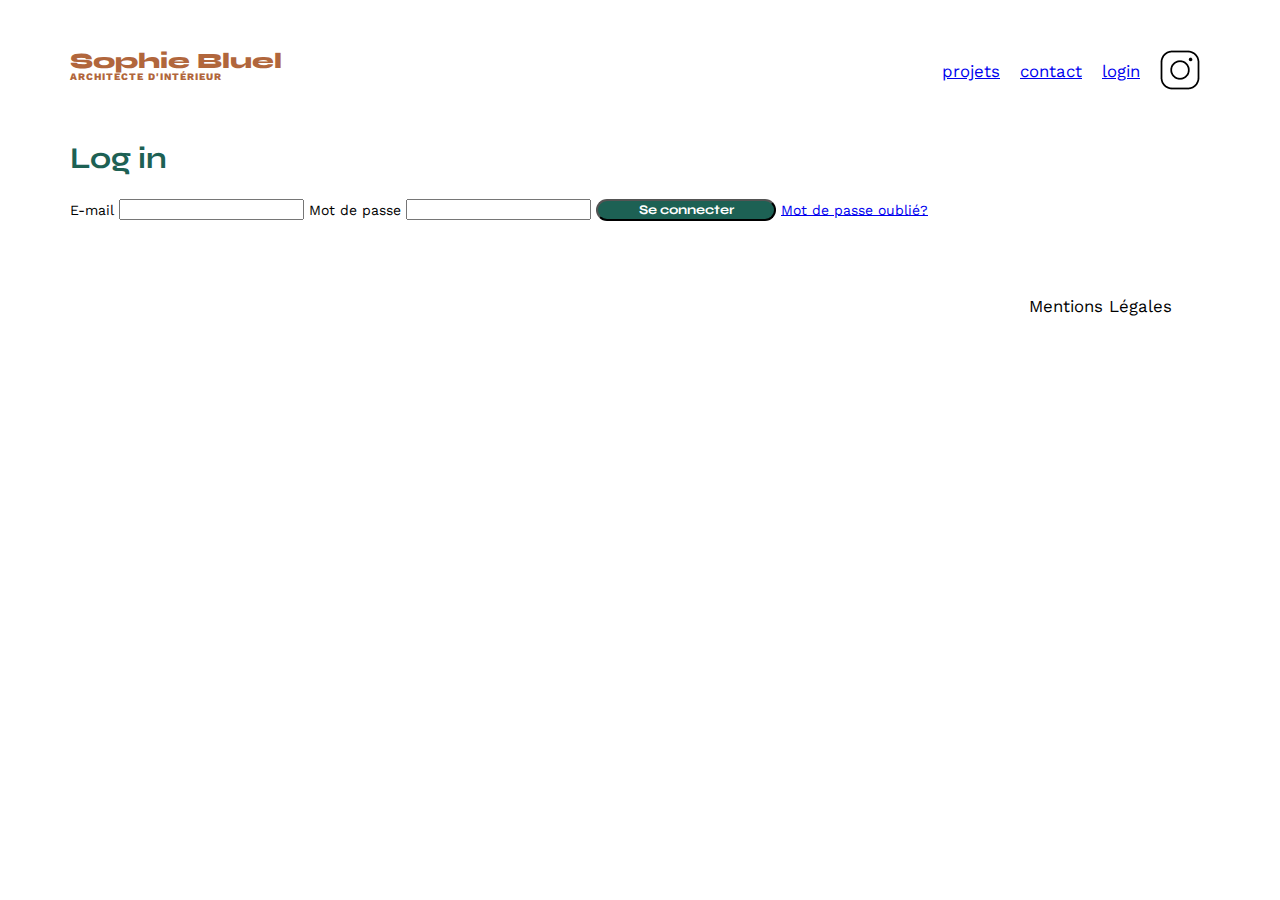
==== FrontEnd/login.html @ 3683c688 "mis een place des id de login.html" ====
<!DOCTYPE html>
<html lang="fr">
  <head>
    <meta charset="UTF-8" />
    <title>Sophie Bluel - Architecte d'intérieur</title>
    <meta name="viewport" content="width=device-width, initial-scale=1.0" />
    <link rel="preconnect" href="https://fonts.googleapis.com" />
    <link rel="preconnect" href="https://fonts.gstatic.com" crossorigin />
    <link
      href="https://fonts.googleapis.com/css2?family=Syne:wght@400;700;800&family=Work+Sans:wght@100;400;700&display=swap"
      rel="stylesheet"
    />
    <meta name="description" content="" />
    <link rel="stylesheet" href="./assets/style.css" />
  </head>
  <body>
    <header>
      <h1>Sophie Bluel <span>ARCHITECTE D'INTÉRIEUR</span></h1>
      <nav class="nav--container">
        <ul>
          <li><a href="index.html" class="nav--link" aria-label="Projets">projets</li>
          <li><a href="index.html#contact" class="nav--link" aria-label="Contact">contact</li>
          <li><a href="login.html" class="nav--link" aria-label="Login">login</a></li>
          <li><img src="./assets/icons/instagram.png" alt="Instagram" /></li>
        </ul>
      </nav>
    </header>
    <main class="main--container">
      <section id="login--section">
        <h2>Log in</h2>

        <form action="#" method="post" id="login--form">
          <label for="name">E-mail</label>
          <input type="email" name="email" id="login--email" />
          <label for="email">Mot de passe</label>
          <input type="password" name="password" id="login--password" />
          <input type="submit" value="Se connecter" class="login--btn" />
          <a href="#">Mot de passe oublié?</a>
        </form>
      </section>
    </main>

    <footer class="footer--container">
      <nav class="footer--nav">
        <ul>
          <li>Mentions Légales</li>
        </ul>
      </nav>
    </footer>
    <script src="./assets/app.js" type="module"></script>
    <script src="./assets/login.js" type="module"></script>
  </body>
</html>
---- FrontEnd/assets/style.css ----
/* http://meyerweb.com/eric/tools/css/reset/
   v2.0 | 20110126
   License: none (public domain)
*/

html, body, div, span, applet, object, iframe,
h1, h2, h3, h4, h5, h6, p, blockquote, pre,
a, abbr, acronym, address, big, cite, code,
del, dfn, em, img, ins, kbd, q, s, samp,
small, strike, strong, sub, sup, tt, var,
b, u, i, center,
dl, dt, dd, ol, ul, li,
fieldset, form, label, legend,
table, caption, tbody, tfoot, thead, tr, th, td,
article, aside, canvas, details, embed,
figure, figcaption, footer, header, hgroup,
menu, nav, output, ruby, section, summary,
time, mark, audio, video {
	margin: 0;
	padding: 0;
	border: 0;
	font-size: 100%;
	font: inherit;
	vertical-align: baseline;
}
/* HTML5 display-role reset for older browsers */
article, aside, details, figcaption, figure,
footer, header, hgroup, menu, nav, section {
	display: block;
}
body {
	line-height: 1;
}
ol, ul {
	list-style: none;
}
blockquote, q {
	quotes: none;
}
blockquote:before, blockquote:after,
q:before, q:after {
	content: '';
	content: none;
}
table {
	border-collapse: collapse;
	border-spacing: 0;
}
/** end reset css**/
body {
	max-width: 1140px;
	margin:auto;
	font-family: 'Work Sans' ;
	font-size: 14px;
}
header {
	display: flex;
	justify-content: space-between;
	margin: 50px 0
}
section {
	margin: 50px 0
}

h1{
	display: flex;
	flex-direction: column;
	font-family: 'Syne';
	font-size: 22px;
	font-weight: 800;
	color: #B1663C
}

h1 > span {
	font-family: 'Work Sans';
	font-size:10px;
	letter-spacing: 0.1em;
;
}

h2{
	font-family: 'Syne';
	font-weight: 700;
	font-size: 30px;
	color: #1D6154
}
nav ul {
	display: flex;
	align-items: center;
	list-style-type: none;

}
nav li {
	padding: 0 10px;
	font-size: 1.2em;
}

li:hover {
	color: #B1663C;
}
#introduction {
	display: flex;
	align-items: center;
}
#introduction figure {
	flex: 1
}
#introduction img {
	display: block;
	margin: auto;
	width: 80%;
}

#introduction article {
	flex: 1
}
#introduction h2 {
	margin-bottom: 1em;
}

#introduction p {
	margin-bottom: 0.5em;
}
#portfolio h2 {
	text-align: center;
	margin-bottom: 1em;
}

.categorieFilter {
	display: flex;
	justify-content: center;
}
/* Les boutons des filtres  */
.categorieFilter button {
	margin: 0.5em;
	padding: 0.5em 1em;
	font-family: 'Syne';
	font-style: normal;
	font-weight: 700;
	font-size: 16px;
	border: none;
	background-color: transparent;
	color: #1D6154;
	cursor: pointer;
	border: 1px solid #1D6154;
	border-radius: 60px;
  }
  
  .categorieFilter button:hover {
	background-color: #1D6154;
	color: white;
  }

  .filter-btn.active {
	background-color: #1D6154;
	color: white;
  }
  


.gallery {
	width: 100%;
	display: grid;
	grid-template-columns: 1fr 1fr 1fr;
	grid-column-gap: 20px;
	grid-row-gap: 20px;
}

.gallery img {
	width: 100%;

}

figcaption {
	font-family: 'work Sans';
	padding-top: 10px;
}


#contact {
	width: 50%;
margin: auto;
}
#contact > * {
	text-align: center;

}
#contact h2{
	margin-bottom: 20px;
}
#contact form {
	text-align: left;
	margin-top:30px;
	display: flex;
	flex-direction: column;
}

#contact input {
	height: 50px;
	font-size: 1.2em;
	border: none;
	box-shadow: 0px 4px 14px rgba(0, 0, 0, 0.09);
}
#contact label {
	margin: 2em 0 1em 0;
}
#contact textarea {
	border: none;
	box-shadow: 0px 4px 14px rgba(0, 0, 0, 0.09);
}

input[type="submit"]{
	font-family: 'Syne';
	font-weight: 700;
	color: white;
	background-color: #1D6154;
	margin : 2em auto ;
	width: 180px;
	text-align: center;
	border-radius: 60px ;
}

footer nav ul {
	display: flex;
	justify-content: flex-end;
	margin: 2em
}
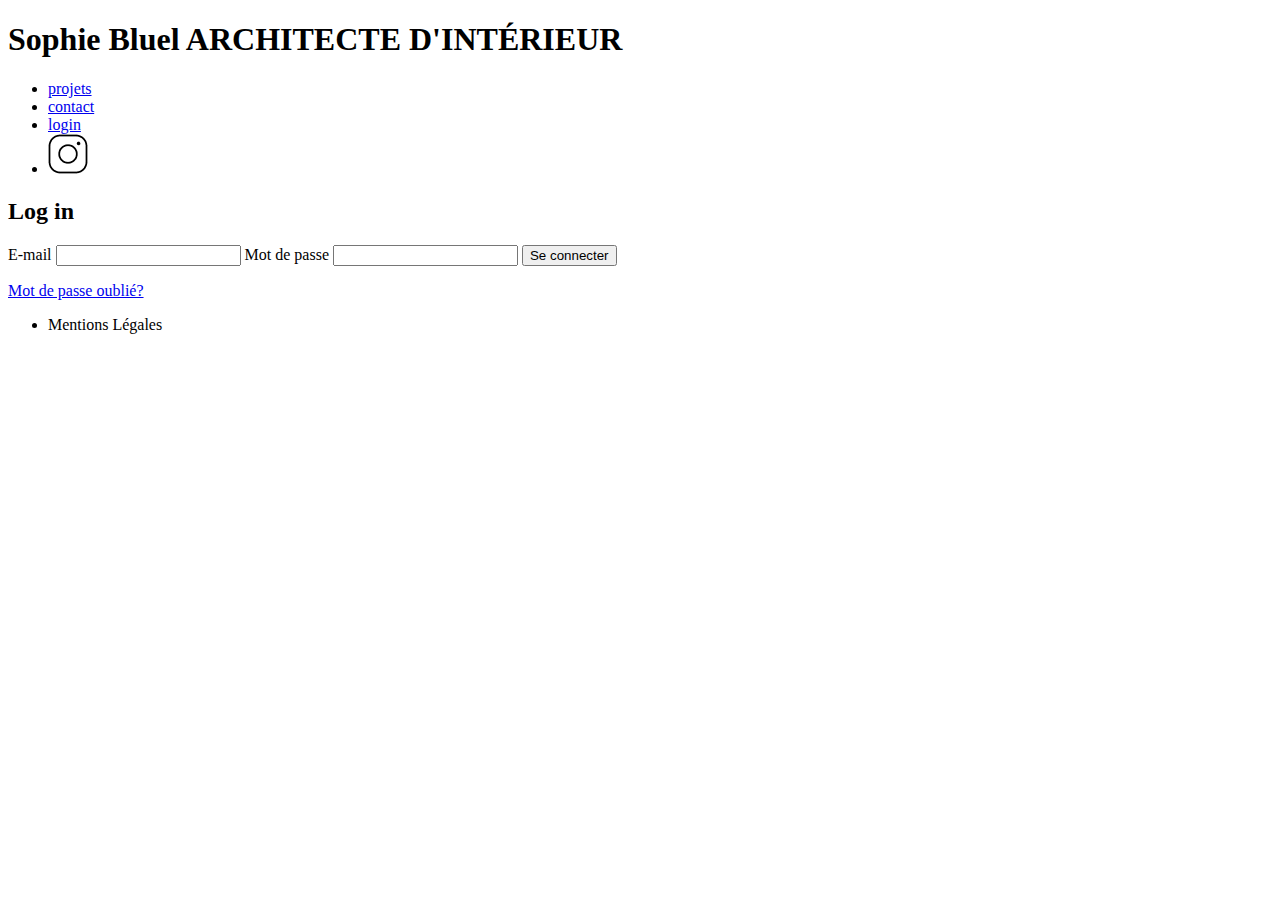
==== commit 7a61a025: "login.js ok" ====
--- a/FrontEnd/login.html
+++ b/FrontEnd/login.html
@@ -4,6 +4,7 @@
     <meta charset="UTF-8" />
     <title>Sophie Bluel - Architecte d'intérieur</title>
     <meta name="viewport" content="width=device-width, initial-scale=1.0" />
+    <link rel="stylesheet" href="https://cdnjs.cloudflare.com/ajax/libs/modern-normalize/2.0.0/modern-normalize.min.css" integrity="sha512-4xo8blKMVCiXpTaLzQSLSw3KFOVPWhm/TRtuPVc4WG6kUgjH6J03IBuG7JZPkcWMxJ5huwaBpOpnwYElP/m6wg==" crossorigin="anonymous" referrerpolicy="no-referrer" />
     <link rel="preconnect" href="https://fonts.googleapis.com" />
     <link rel="preconnect" href="https://fonts.gstatic.com" crossorigin />
     <link
@@ -11,16 +12,16 @@
       rel="stylesheet"
     />
     <meta name="description" content="" />
-    <link rel="stylesheet" href="./assets/style.css" />
+    <link rel="stylesheet" href="./assets/login.css" />
   </head>
   <body>
     <header>
       <h1>Sophie Bluel <span>ARCHITECTE D'INTÉRIEUR</span></h1>
       <nav class="nav--container">
         <ul>
-          <li><a href="index.html" class="nav--link" aria-label="Projets">projets</li>
-          <li><a href="index.html#contact" class="nav--link" aria-label="Contact">contact</li>
-          <li><a href="login.html" class="nav--link" aria-label="Login">login</a></li>
+          <li><a href="index.html" class="nav--link" aria-label="Projets">projets</a></li>
+          <li><a href="index.html#contact" class="nav--link" aria-label="Contact">contact</a></li>
+          <li><a href="#" class="nav--link" id="login--link" aria-label="Login">login</a></li>
           <li><img src="./assets/icons/instagram.png" alt="Instagram" /></li>
         </ul>
       </nav>
@@ -31,10 +32,11 @@
 
         <form action="#" method="post" id="login--form">
           <label for="name">E-mail</label>
-          <input type="email" name="email" id="login--email" />
+          <input type="email" name="email" id="login--email" class="login--input" />
           <label for="email">Mot de passe</label>
-          <input type="password" name="password" id="login--password" />
+          <input type="password" name="password" id="login--password" class="login--input"/>
           <input type="submit" value="Se connecter" class="login--btn" />
+          <p id="error-message" style="color: red;"></p>
           <a href="#">Mot de passe oublié?</a>
         </form>
       </section>
@@ -47,7 +49,6 @@
         </ul>
       </nav>
     </footer>
-    <script src="./assets/app.js" type="module"></script>
     <script src="./assets/login.js" type="module"></script>
   </body>
 </html>
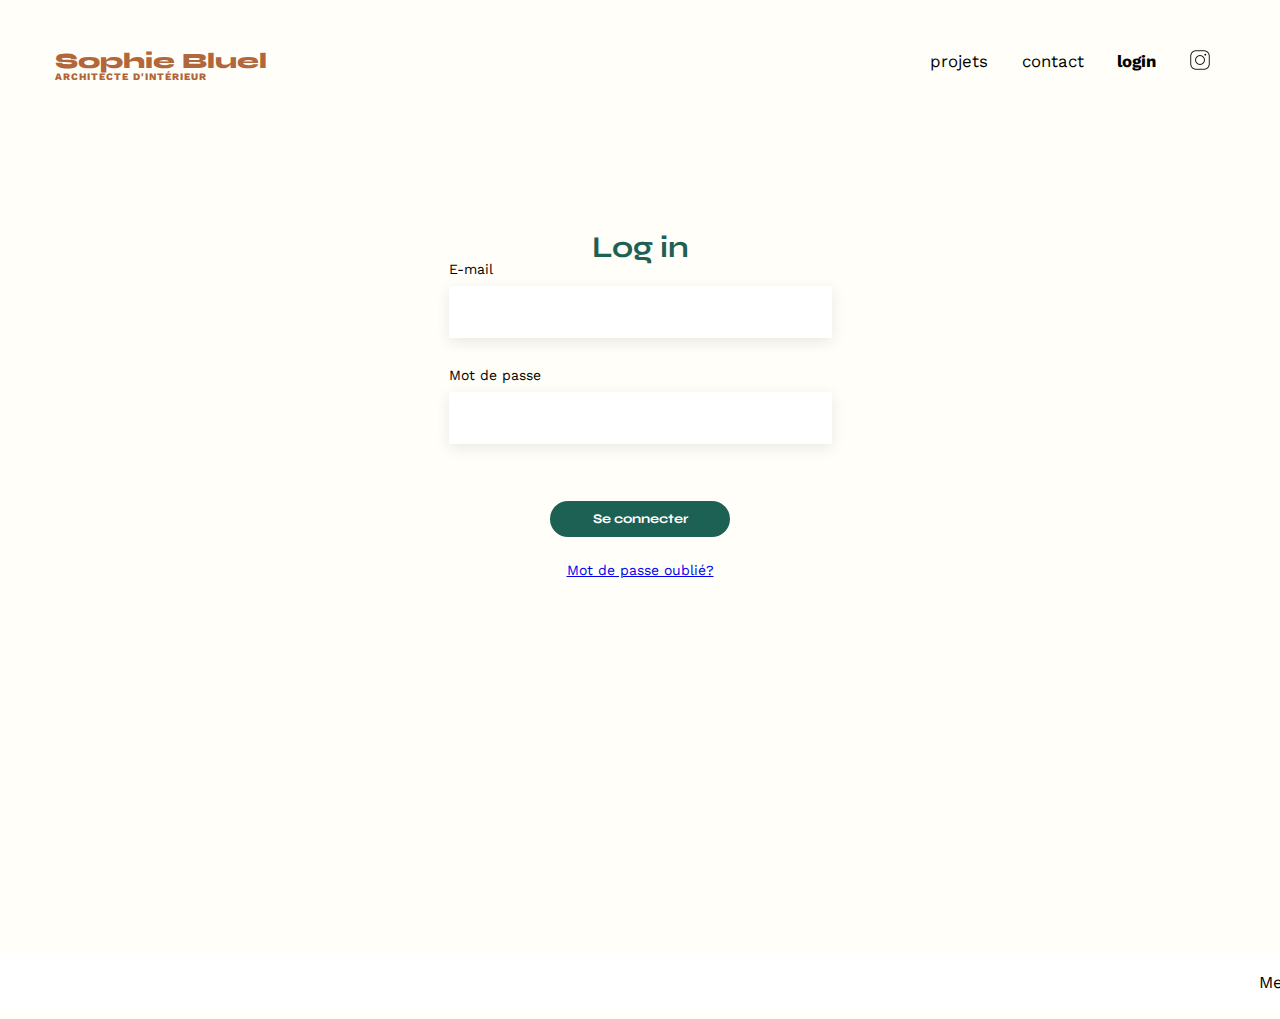
==== commit 45f02bac: "affichage des works dans modaleDeletWork + cosmetique site" ====
--- a/FrontEnd/login.html
+++ b/FrontEnd/login.html
@@ -12,17 +12,18 @@
       rel="stylesheet"
     />
     <meta name="description" content="" />
+    <link rel="stylesheet" href="./assets/style.css">
     <link rel="stylesheet" href="./assets/login.css" />
   </head>
   <body>
     <header>
       <h1>Sophie Bluel <span>ARCHITECTE D'INTÉRIEUR</span></h1>
-      <nav class="nav--container">
+      <nav class="navigation">
         <ul>
           <li><a href="index.html" class="nav--link" aria-label="Projets">projets</a></li>
           <li><a href="index.html#contact" class="nav--link" aria-label="Contact">contact</a></li>
           <li><a href="#" class="nav--link" id="login--link" aria-label="Login">login</a></li>
-          <li><img src="./assets/icons/instagram.png" alt="Instagram" /></li>
+          <li><a href="#"><img src="./assets/icons/instagram.png" id="instagram" alt="Instagram" /></a></li>
         </ul>
       </nav>
     </header>
--- a/FrontEnd/assets/style.css
+++ b/FrontEnd/assets/style.css
@@ -0,0 +1,356 @@
+/* http://meyerweb.com/eric/tools/css/reset/
+   v2.0 | 20110126
+   License: none (public domain)
+*/
+
+html, body, div, span, applet, object, iframe,
+h1, h2, h3, h4, h5, h6, p, blockquote, pre,
+a, abbr, acronym, address, big, cite, code,
+del, dfn, em, img, ins, kbd, q, s, samp,
+small, strike, strong, sub, sup, tt, var,
+b, u, i, center,
+dl, dt, dd, ol, ul, li,
+fieldset, form, label, legend,
+table, caption, tbody, tfoot, thead, tr, th, td,
+article, aside, canvas, details, embed,
+figure, figcaption, footer, header, hgroup,
+menu, nav, output, ruby, section, summary,
+time, mark, audio, video {
+	margin: 0;
+	padding: 0;
+	border: 0;
+	font-size: 100%;
+	font: inherit;
+	vertical-align: baseline;
+}
+/* HTML5 display-role reset for older browsers */
+article, aside, details, figcaption, figure,
+footer, header, hgroup, menu, nav, section {
+	display: block;
+}
+body {
+	line-height: 1;
+	background-color: #FFFEF8;
+}
+ol, ul {
+	list-style: none;
+}
+blockquote, q {
+	quotes: none;
+}
+blockquote:before, blockquote:after,
+q:before, q:after {
+	content: '';
+	content: none;
+}
+table {
+	border-collapse: collapse;
+	border-spacing: 0;
+}
+/** end reset css**/
+body {
+	max-width: 1440px;
+	margin:auto;
+	font-family: 'Work Sans' ;
+	font-size: 14px;
+}
+
+/* LA BARRE D EDITION  */
+
+#edit-bar {
+	/* display: flex; */
+	justify-content: center;
+	width: 100%;
+	height: 59px;
+	background-color: rgb(0, 0, 0);
+	color: white;
+	text-align: center;
+  }
+
+  #edit-bar-tools{
+	display: flex;
+    align-items: center;
+    width: 350px;
+    justify-content: space-between;
+  }
+
+  .connected{
+	display: flex;
+  }
+
+  #icon--edit--bar{
+	display: flex;
+    align-items: center;
+    width: 110px;
+    justify-content: space-between;
+  }
+  #edit-bar button {
+	width: 216px;
+	height: 38px;
+	background-color: white;
+	color: black;
+	font-size: 16px;
+	border: none;
+	border-radius: 20px;
+	cursor: pointer;
+  }
+
+
+header {
+	display: flex;
+	justify-content: space-between;
+	width: 100%;
+	margin: 50px 0;
+	
+}
+
+main {
+	max-width: 1140px;
+	margin: auto;
+}
+section {
+	margin: 50px 0
+}
+
+h1{
+	display: flex;
+	flex-direction: column;
+	font-family: 'Syne';
+	font-size: 22px;
+	font-weight: 800;
+	color: #B1663C;
+	margin-left: 55px;;
+}
+
+h1 > span {
+	font-family: 'Work Sans';
+	font-size:10px;
+	letter-spacing: 0.1em;
+;
+}
+
+h2{
+	font-family: 'Syne';
+	font-weight: 700;
+	font-size: 30px;
+	color: #1D6154
+}
+
+.navigation{
+	margin-right: 60px;
+	width: 300px;
+}
+
+nav ul {
+	display: flex;
+	align-items: center;
+    list-style: none;
+	justify-content: space-between;
+}
+
+nav li {
+	padding: 0 10px;
+	font-size: 1.2em;
+}
+
+.nav--link{
+    text-decoration: none;
+    color: black;
+}
+
+nav ul li a.nav--link:hover{
+    color: #B1663C;
+}
+
+.nav--link:visited{
+    color: black;
+}
+
+#instagram{
+	width: 20px;
+}
+
+#introduction {
+	display: flex;
+	flex-direction: column;
+	align-items: start;
+}
+#introduction figure {
+	flex: 1
+}
+#introduction img {
+	display: block;
+	/* margin: auto; */
+	width: 80%;
+}
+
+#introduction article {
+	flex: 1
+	
+}
+
+article {
+	line-height: 1.4;
+}
+
+article p{
+	text-align: justify;
+}
+
+#introduction h2 {
+	margin-bottom: 1em;
+}
+
+#introduction p {
+	margin-bottom: 0.5em;
+}
+/* #portfolio h2 {
+	text-align: center;
+	
+} */
+
+.presentation{
+	display: flex;
+	align-items: center;
+}
+
+.edit--presentation{
+	margin-top: 15px;
+	width: 100px;
+	height: auto;
+	
+}
+
+/* START Ajout Dev FrontEnd Les boutons des filtres  */
+.projects-header{
+	display: flex;
+	flex-direction: column;
+	justify-content: center;
+	align-content: center;
+	align-items: center;
+	margin-bottom: 50px;
+}
+
+.edit--project{
+	display: flex;
+	align-items: center;
+	justify-content: space-between;
+	width: 30%;
+	/* margin-bottom: 50px; */
+	margin-left: 150px;
+}
+
+.edit--svg{
+	width: 130px;
+}
+
+.categorieFilter {
+	display: flex;
+	justify-content: center;
+}
+
+.categorieFilter button {
+	margin: 0.5em;
+	padding: 0.5em 1em;
+	font-family: 'Syne';
+	font-style: normal;
+	font-weight: 700;
+	font-size: 16px;
+	border: none;
+	background-color: transparent;
+	color: #1D6154;
+	cursor: pointer;
+	border: 1px solid #1D6154;
+	border-radius: 60px;
+  }
+  
+  .categorieFilter button:hover {
+	background-color: #1D6154;
+	color: white;
+  }
+
+  .filter-btn.active {
+	background-color: #1D6154;
+	color: white;
+  }
+
+  /* END Ajout Dev FrontEnd Les boutons des filtres  */
+
+.gallery {
+	width: 100%;
+	display: grid;
+	grid-template-columns: 1fr 1fr 1fr;
+	grid-column-gap: 20px;
+	grid-row-gap: 20px;
+	margin-top: 60px;
+}
+
+.gallery img {
+	width: 100%;
+
+}
+
+figcaption {
+	font-family: 'work Sans';
+	padding-top: 10px;
+}
+
+#contact {
+	width: 50%;
+margin: auto;
+}
+#contact > * {
+	text-align: center;
+
+}
+#contact h2{
+	margin-bottom: 20px;
+}
+#contact form {
+	text-align: left;
+	margin-top:30px;
+	display: flex;
+	flex-direction: column;
+}
+
+#contact input {
+	height: 50px;
+	font-size: 1.2em;
+	border: none;
+	box-shadow: 0px 4px 14px rgba(0, 0, 0, 0.09);
+}
+#contact label {
+	margin: 2em 0 1em 0;
+}
+#contact textarea {
+	border: none;
+	box-shadow: 0px 4px 14px rgba(0, 0, 0, 0.09);
+}
+
+input[type="submit"]{
+	font-family: 'Syne';
+	font-weight: 700;
+	color: white;
+	background-color: #1D6154;
+	margin : 2em auto ;
+	width: 180px;
+	text-align: center;
+	border-radius: 60px ;
+}
+
+footer nav ul {
+	display: flex;
+	justify-content: flex-end;
+	margin: 2em
+}
+
+.footer--container{
+    /* position: absolute; */
+    display: flex;
+    align-items: center;
+    justify-content: flex-end;
+
+    width: 1440px;
+    height: 60px;
+    background-color: rgb(255, 255, 255);
+}--- a/FrontEnd/assets/login.css
+++ b/FrontEnd/assets/login.css
@@ -0,0 +1,46 @@
+
+section {
+	margin-top: 150px;
+    margin-bottom: 375px;
+}
+
+#login--link{
+    font-weight: bold;
+}
+
+#login--section, #login--form{
+    display: flex;
+    flex-direction: column;
+    align-items: center;
+}
+
+#login--form label{
+    margin-right: auto;
+    margin-bottom: 10px;
+    text-align: left;
+}
+
+.login--input {
+    border: none;
+    width: 379px;
+	height: 50px;
+    margin-bottom: 30px;
+	font-size: 1.2em;
+	box-shadow: 0px 4px 14px rgba(0, 0, 0, 0.09);
+}
+
+.login--btn {
+    font-family: "Syne";
+    font-weight: 700;
+    color: white;
+    background-color: #1d6154;
+    margin: 2em auto;
+    width: 179px;
+    height: 36px;
+    text-align: center;
+    border: none;
+    border-radius: 60px;
+  }
+
+
+
